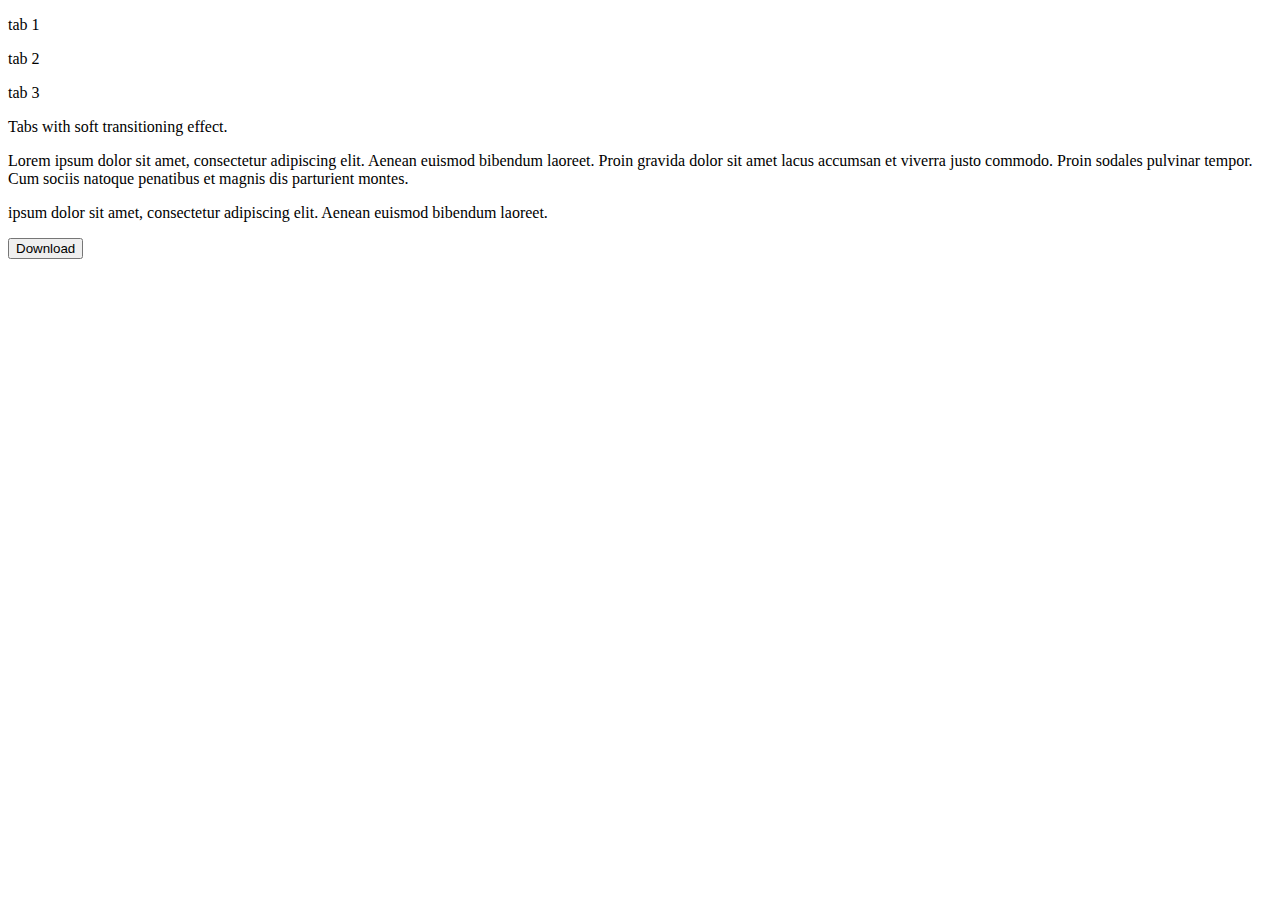
==== TMS/index.html @ ae5c64be "Add files via upload" ====
<!DOCTYPE html>
<html lang="en">
  <head>
    <meta charset="UTF-8" />
    <meta http-equiv="X-UA-Compatible" content="IE=edge" />
    <meta name="viewport" content="width=device-width, initial-scale=1.0" />
    <link rel="preconnect" href="https://fonts.gstatic.com">
    <link href="https://fonts.googleapis.com/css2?family=Raleway:wght@100;700&display=swap" rel="stylesheet"> 
    <link rel="stylesheet" href="/assets/Style/style.css" />
    <title>Document</title>
  </head>
  <body>
    <!-- <div class="wrapper">
    <div class="flex-example">
    <div class="visible-example"></div>
    <div class="visible-example2"></div>
    <div class="red"></div>s
    </div>
  </div> -->
    <div class="features">
      <div class="columnWrapper">
        <div class="column">
          <div class="contaiinertab topTab"><p class="tabText">tab 1</p></div>
          <div class="contaiinertab tabblack"><p class="tabText">tab 2</p></div>
          <div class="contaiinertab tabblack bottomTab"><p class="tabText">tab 3</p></div>
          <div class="containertext">
            <div class="imgCity"></div>
            <p class="features-boldText">Tabs with soft transitioning effect.</p>
            <p class="textcontent" >Lorem ipsum dolor sit amet, consectetur adipiscing elit. Aenean euismod bibendum laoreet. Proin gravida dolor sit amet lacus accumsan et viverra justo commodo. Proin sodales pulvinar tempor. Cum sociis natoque penatibus et magnis dis parturient montes.</p>
            <p class="textcontent">  ipsum dolor sit amet, consectetur adipiscing elit. Aenean euismod bibendum laoreet.</p>
            <button class="textcontent-button">Download</button>
          </div>   
        </div>
      </div>
    </div>
  </body>
</html>
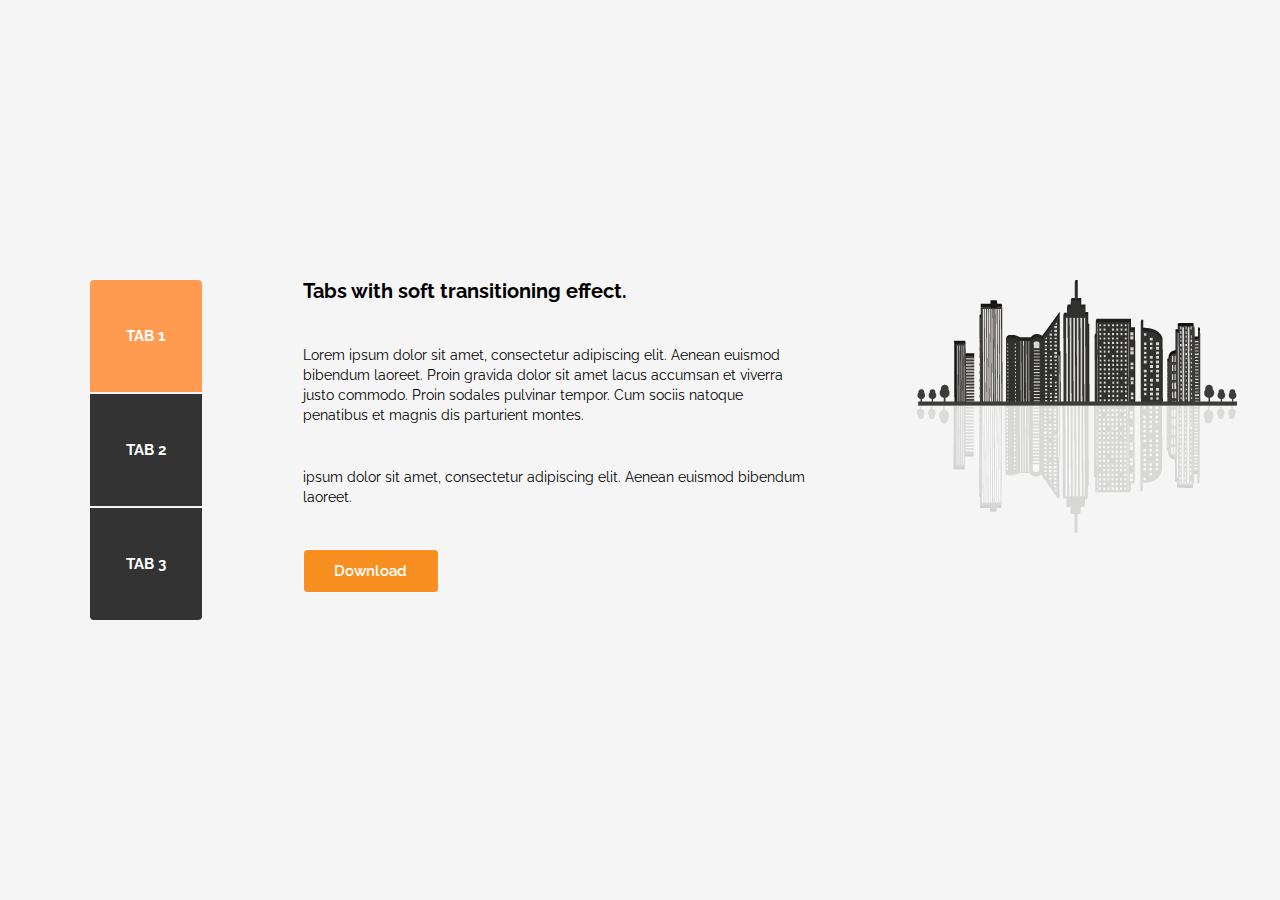
==== commit 9e20350c: "Add files via upload" ====
--- a/TMS/index.html
+++ b/TMS/index.html
@@ -6,7 +6,7 @@
     <meta name="viewport" content="width=device-width, initial-scale=1.0" />
     <link rel="preconnect" href="https://fonts.gstatic.com">
     <link href="https://fonts.googleapis.com/css2?family=Raleway:wght@100;700&display=swap" rel="stylesheet"> 
-    <link rel="stylesheet" href="/assets/Style/style.css" />
+    <link rel="stylesheet" href="assets/Style/style.css" />
     <title>Document</title>
   </head>
   <body>
--- a/TMS/assets/Style/style.css
+++ b/TMS/assets/Style/style.css
@@ -0,0 +1,149 @@
+* {
+  padding: 0;
+  margin: 0;
+  box-sizing: content-box;
+}
+/*
+.visible-example{
+    width: 150px;
+    height: 150px;
+    border: 3px solid rgb(0, 47, 255);
+}
+.visible-example2{
+    width: 150px;
+    height: 200px;
+    border: 3px solid #00ff4c;
+}
+
+.red{ 
+    width: 150px;
+    height: 100px;
+    border: 3px solid rgb(251, 255, 0);
+    visibility:hidden;
+    display: none;
+}
+
+.float-example{
+    width: 150px;
+    height: 150px;
+    border: 3px solid rgb(255, 0, 0);
+
+}
+
+.flex-example{
+    display: flex;
+    width: 60%;
+    height: 90vh;
+    justify-content: center;
+    flex-direction: column; 
+    justify-content:space-between;
+    align-items: center;
+    border: 3px red solid;
+}
+
+.wrapper{
+    display: flex;
+    justify-content: center;
+} */
+
+.features {
+  background-color: #f5f5f5;
+  width: 100%;
+  height: 100vh;
+}
+.columnWrapper {
+  display: flex;
+  align-items: center;
+  height: 100vh;
+  width: 112px;
+  margin-left: 7%;
+  /* border: black 1px solid; */
+}
+
+.contaiinertab {
+  display: flex;
+  justify-content: center;
+  align-items: center;
+  width: 112px;
+  height: 112px;
+  background-color: #ff9b51;
+  font-family: Raleway;
+  font-style: normal;
+  font-weight: bold;
+  font-size: 15px;
+  line-height: 20px;
+  text-transform: uppercase;
+  color: #ffffff;
+}
+
+.topTab {
+  border-radius: 4px 4px 0 0;
+}
+
+.bottomTab {
+  border-radius: 0 0 4px 4px;
+}
+
+.tabText {
+}
+
+.column {
+  position: relative;
+}
+
+.tabblack {
+  background-color: #333333;
+  margin-top: 2px;
+}
+
+.containertext {
+  position: absolute;
+  margin-left: 213px;
+  width: 506px;
+  top: 0;
+  /* background-color: black; */
+}
+
+.features-boldText {
+  font-family: Raleway;
+  font-style: normal;
+  font-weight: bold;
+  font-size: 20px;
+  line-height: 23px;
+}
+
+.textcontent {
+  padding-top: 42px;
+  font-family: Raleway;
+  font-style: normal;
+  font-weight: normal;
+  font-size: 14px;
+  line-height: 20px;
+}
+
+.textcontent-button {
+  margin-top: 42px;
+  width: 134px;
+  height: 42px;
+  background: #fa8f21;
+  border: 1px solid #ffffff;
+  border-radius: 4px;
+  color: #ffffff;
+  font-family: Raleway;
+  font-style: normal;
+  font-weight: 600;
+  font-size: 15px;
+  line-height: 18px;
+}
+
+.imgCity {
+  position: fixed;
+  display: flex;
+  width: 320px;
+  height: 253px;
+  justify-content: center;
+  align-items: center;
+  margin-left: 48%;
+  background-image: url(../img/city.svg);
+  background-repeat: no-repeat;
+}
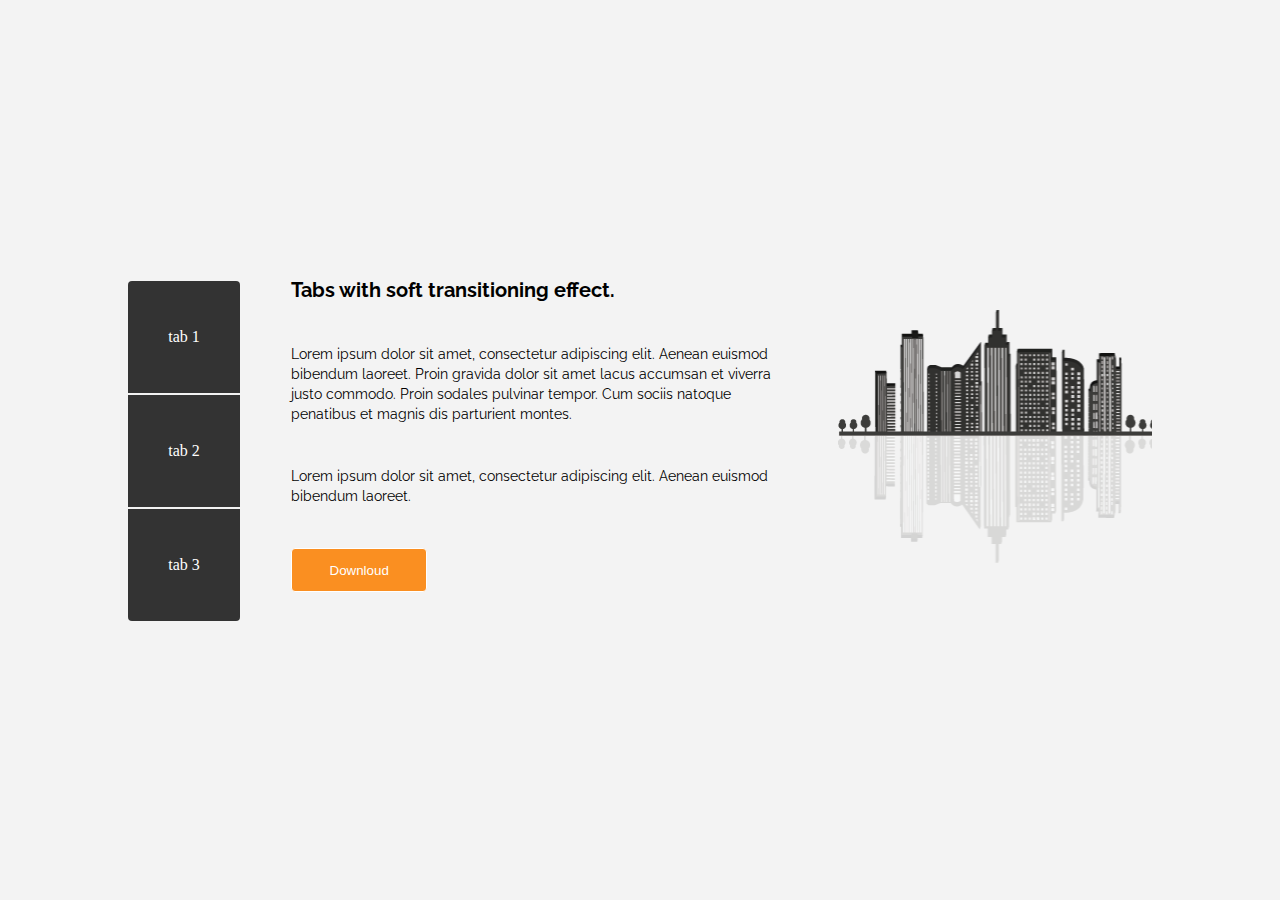
==== commit 830a669e: "Add files via upload" ====
--- a/TMS/index.html
+++ b/TMS/index.html
@@ -4,33 +4,37 @@
     <meta charset="UTF-8" />
     <meta http-equiv="X-UA-Compatible" content="IE=edge" />
     <meta name="viewport" content="width=device-width, initial-scale=1.0" />
-    <link rel="preconnect" href="https://fonts.gstatic.com">
-    <link href="https://fonts.googleapis.com/css2?family=Raleway:wght@100;700&display=swap" rel="stylesheet"> 
+    <link rel="preconnect" href="https://fonts.gstatic.com" />
+    <link
+      href="https://fonts.googleapis.com/css2?family=Raleway:wght@100;700&display=swap"
+      rel="stylesheet"
+    />
     <link rel="stylesheet" href="assets/Style/style.css" />
     <title>Document</title>
   </head>
   <body>
-    <!-- <div class="wrapper">
-    <div class="flex-example">
-    <div class="visible-example"></div>
-    <div class="visible-example2"></div>
-    <div class="red"></div>s
-    </div>
-  </div> -->
     <div class="features">
-      <div class="columnWrapper">
-        <div class="column">
-          <div class="contaiinertab topTab"><p class="tabText">tab 1</p></div>
-          <div class="contaiinertab tabblack"><p class="tabText">tab 2</p></div>
-          <div class="contaiinertab tabblack bottomTab"><p class="tabText">tab 3</p></div>
-          <div class="containertext">
-            <div class="imgCity"></div>
-            <p class="features-boldText">Tabs with soft transitioning effect.</p>
-            <p class="textcontent" >Lorem ipsum dolor sit amet, consectetur adipiscing elit. Aenean euismod bibendum laoreet. Proin gravida dolor sit amet lacus accumsan et viverra justo commodo. Proin sodales pulvinar tempor. Cum sociis natoque penatibus et magnis dis parturient montes.</p>
-            <p class="textcontent">  ipsum dolor sit amet, consectetur adipiscing elit. Aenean euismod bibendum laoreet.</p>
-            <button class="textcontent-button">Download</button>
-          </div>   
+      <div class="package-content">
+        <div class="package-tab">
+          <div class="tab-black upRadius"><p>tab 1</p></div>
+          <div class="tab-black"><p>tab 2</p></div>
+          <div class="tab-black underRadius"><p>tab 3</p></div>
         </div>
+        <div class="package-text">
+          <p class="boldText">Tabs with soft transitioning effect.</p>
+          <p class="lightText">
+            Lorem ipsum dolor sit amet, consectetur adipiscing elit. Aenean
+            euismod bibendum laoreet. Proin gravida dolor sit amet lacus
+            accumsan et viverra justo commodo. Proin sodales pulvinar tempor.
+            Cum sociis natoque penatibus et magnis dis parturient montes.
+          </p>
+          <p class="lightText">
+            Lorem ipsum dolor sit amet, consectetur adipiscing elit. Aenean
+            euismod bibendum laoreet.
+          </p>
+          <button class="butt-downloud">Downloud</button>
+        </div>
+        <div class="img-city"></div>
       </div>
     </div>
   </body>
--- a/TMS/assets/Style/style.css
+++ b/TMS/assets/Style/style.css
@@ -3,108 +3,74 @@
   margin: 0;
   box-sizing: content-box;
 }
-/*
-.visible-example{
-    width: 150px;
-    height: 150px;
-    border: 3px solid rgb(0, 47, 255);
-}
-.visible-example2{
-    width: 150px;
-    height: 200px;
-    border: 3px solid #00ff4c;
+
+.features {
+  display: flex;
+  position: relative;
+  justify-content: center;
+  align-items: center;
+  width: 100%;
+  height: 100vh;
+  background-color: #f3f3f3;
 }
 
-.red{ 
-    width: 150px;
-    height: 100px;
-    border: 3px solid rgb(251, 255, 0);
-    visibility:hidden;
-    display: none;
+.package-content {
+  position: absolute;
+  display: flex;
+  justify-content: center;
+  width: 80%;
+  padding: 2%;
+  /* border: 2px solid black; */
 }
 
-.float-example{
-    width: 150px;
-    height: 150px;
-    border: 3px solid rgb(255, 0, 0);
-
+.package-tab {
+  margin-right: 5%;
+  color: #ffffff;
+  text-align: center;
 }
 
-.flex-example{
-    display: flex;
-    width: 60%;
-    height: 90vh;
-    justify-content: center;
-    flex-direction: column; 
-    justify-content:space-between;
-    align-items: center;
-    border: 3px red solid;
-}
-
-.wrapper{
-    display: flex;
-    justify-content: center;
-} */
-
-.features {
-  background-color: #f5f5f5;
-  width: 100%;
-  height: 100vh;
-}
-.columnWrapper {
-  display: flex;
-  align-items: center;
-  height: 100vh;
-  width: 112px;
-  margin-left: 7%;
-  /* border: black 1px solid; */
-}
-
-.contaiinertab {
+.tab-black {
   display: flex;
   justify-content: center;
   align-items: center;
   width: 112px;
   height: 112px;
   background-color: #ff9b51;
-  font-family: Raleway;
-  font-style: normal;
-  font-weight: bold;
-  font-size: 15px;
-  line-height: 20px;
-  text-transform: uppercase;
-  color: #ffffff;
 }
 
-.topTab {
-  border-radius: 4px 4px 0 0;
+.upRadius{
+  border-radius: 4px 4px 0 0 ;
 }
 
-.bottomTab {
-  border-radius: 0 0 4px 4px;
+.tab-black:hover{
+  background-color: #fa8f21;
+  transition: 1s;
 }
 
-.tabText {
-}
-
-.column {
-  position: relative;
-}
-
-.tabblack {
+.tab-black {
+  display: flex;
+  justify-content: center;
+  align-items: center;
+  width: 112px;
+  height: 112px;
   background-color: #333333;
   margin-top: 2px;
 }
 
-.containertext {
-  position: absolute;
-  margin-left: 213px;
-  width: 506px;
-  top: 0;
-  /* background-color: black; */
+.underRadius{
+  border-radius: 0 0 4px 4px;
 }
 
-.features-boldText {
+.package-text {
+  width: 506px;
+  font-family: Raleway;
+  font-style: normal;
+  font-weight: normal;
+  font-size: 14px;
+  line-height: 20px;
+}
+
+.boldText {
   font-family: Raleway;
   font-style: normal;
   font-weight: bold;
@@ -112,38 +78,36 @@
   line-height: 23px;
 }
 
-.textcontent {
-  padding-top: 42px;
-  font-family: Raleway;
-  font-style: normal;
-  font-weight: normal;
-  font-size: 14px;
-  line-height: 20px;
+.lightText {
+  margin-top: 42px;
 }
 
-.textcontent-button {
-  margin-top: 42px;
+.img-city {
+  width: 320px;
+
+  height: 253px;
+  margin-left: 5%;
+  margin-top: 3%;
+  background-image: url(../img/city.svg);
+}
+
+.butt-downloud {
+  position: relative;
   width: 134px;
   height: 42px;
+  margin-top: 42px;
   background: #fa8f21;
   border: 1px solid #ffffff;
   border-radius: 4px;
   color: #ffffff;
-  font-family: Raleway;
-  font-style: normal;
-  font-weight: 600;
-  font-size: 15px;
-  line-height: 18px;
+  outline: none;
 }
 
-.imgCity {
-  position: fixed;
-  display: flex;
-  width: 320px;
-  height: 253px;
-  justify-content: center;
-  align-items: center;
-  margin-left: 48%;
-  background-image: url(../img/city.svg);
-  background-repeat: no-repeat;
+.butt-downloud:hover {
+  background-color: #333333;
+  cursor: pointer;
 }
+
+.butt-downloud:active {
+  background-color: #535353;
+}
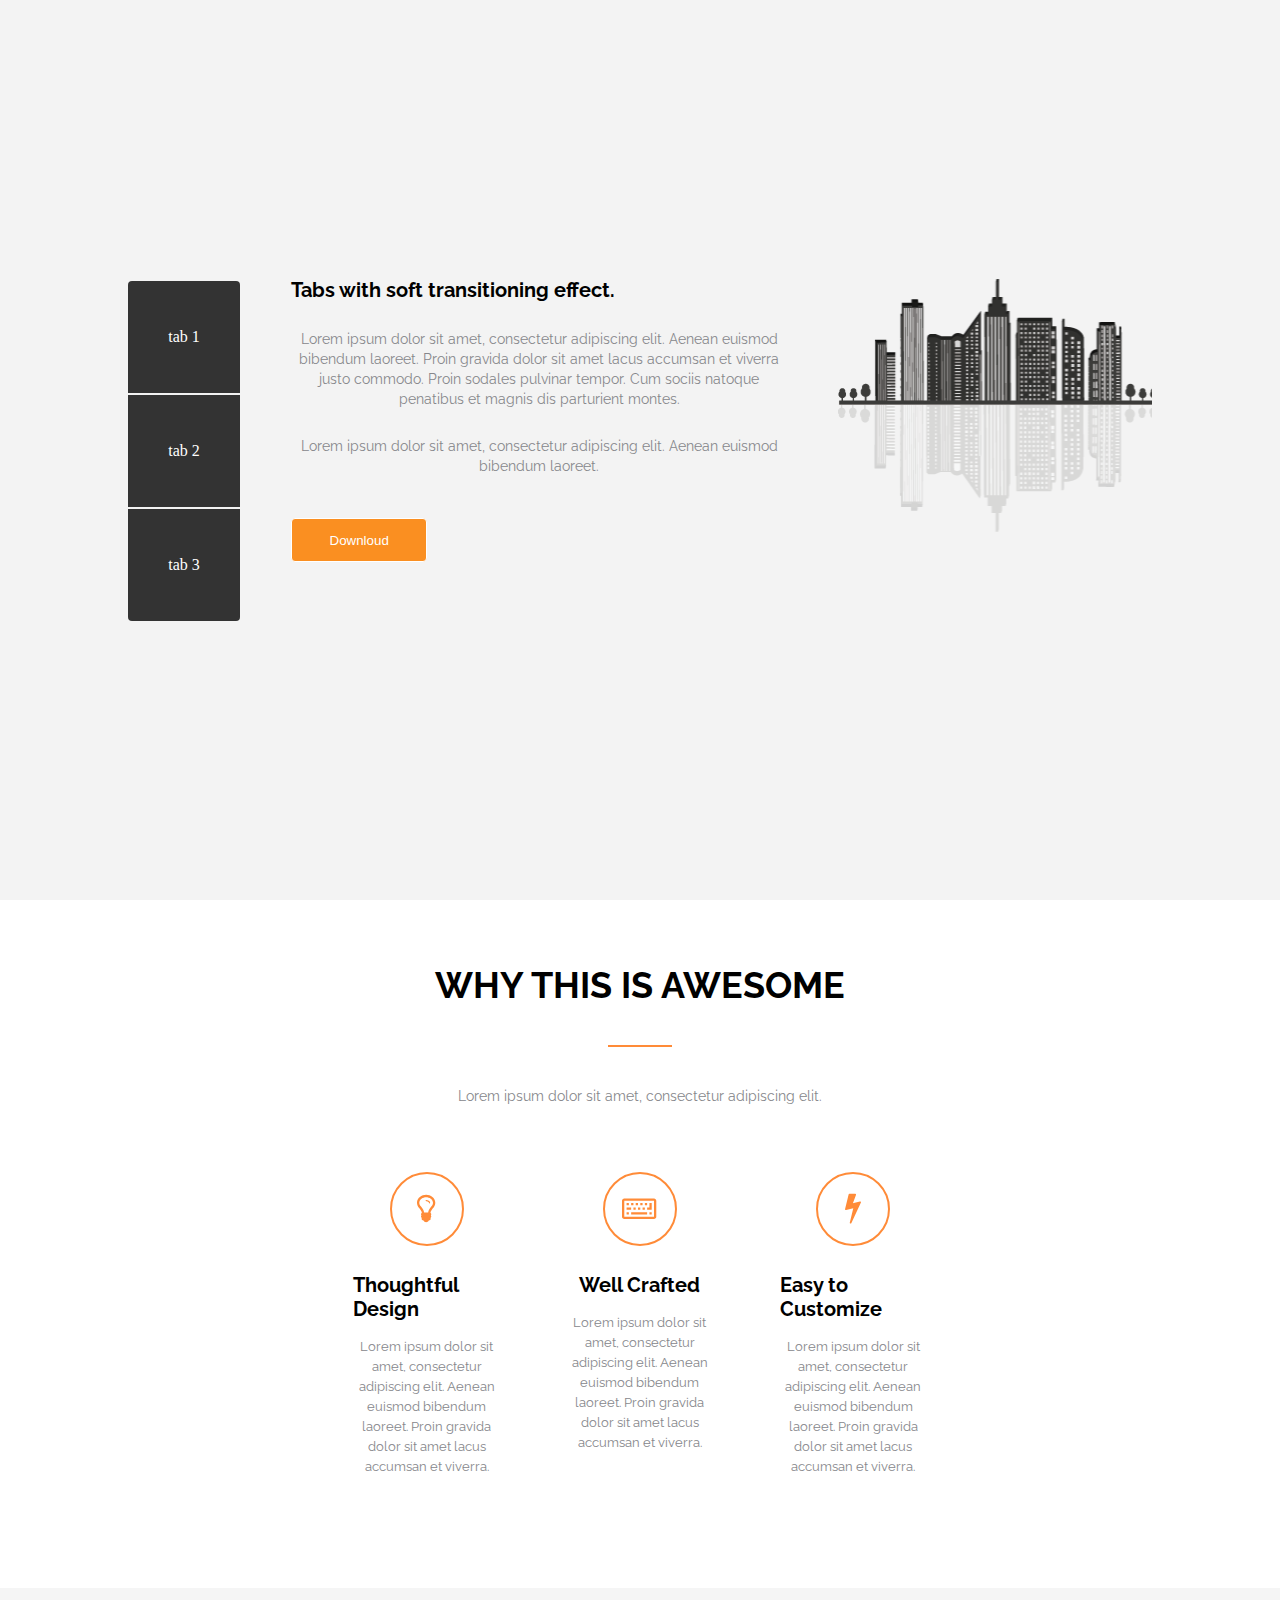
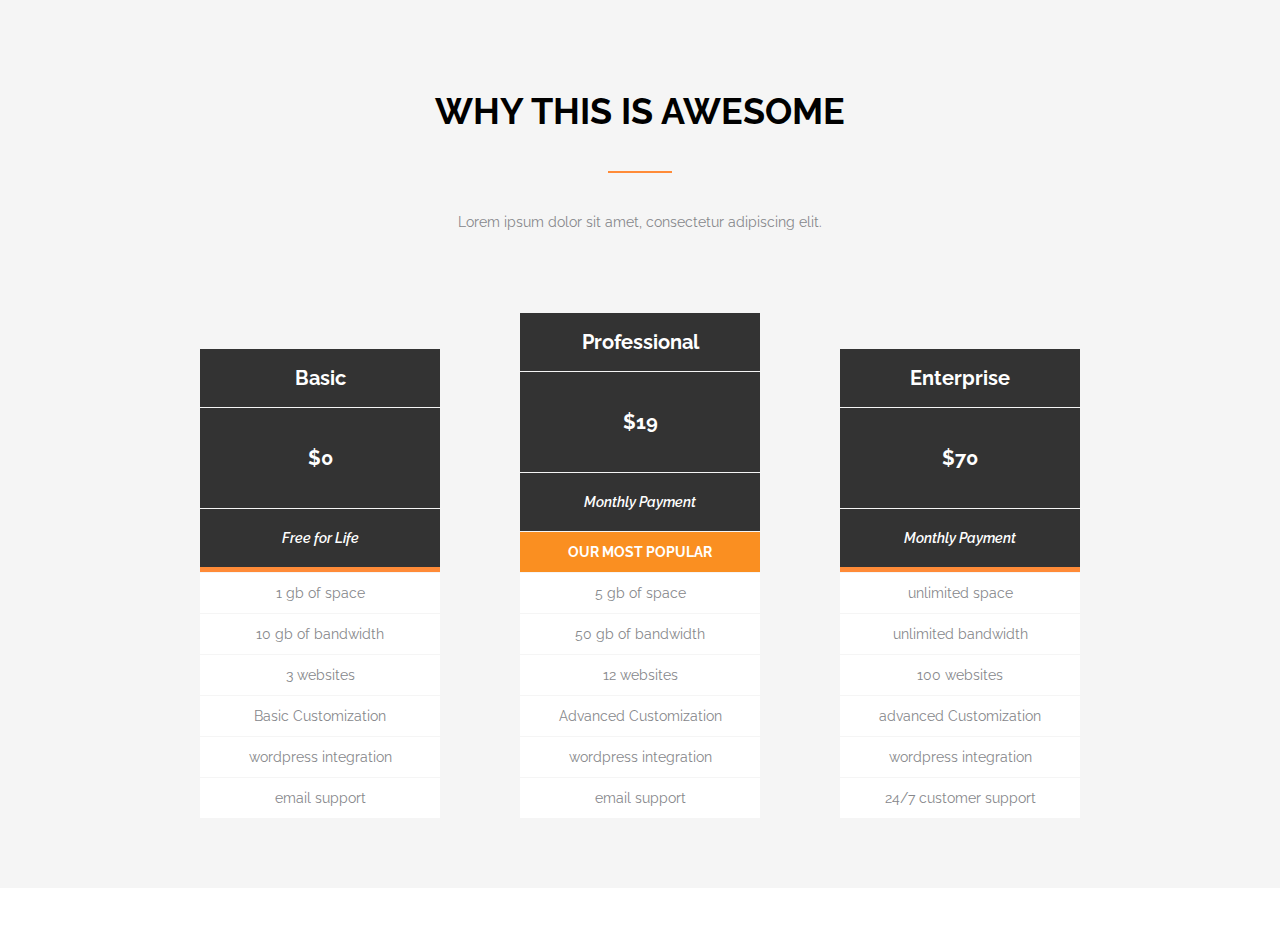
==== commit 98aceca1: "Add files via upload" ====
--- a/TMS/index.html
+++ b/TMS/index.html
@@ -4,11 +4,6 @@
     <meta charset="UTF-8" />
     <meta http-equiv="X-UA-Compatible" content="IE=edge" />
     <meta name="viewport" content="width=device-width, initial-scale=1.0" />
-    <link rel="preconnect" href="https://fonts.gstatic.com" />
-    <link
-      href="https://fonts.googleapis.com/css2?family=Raleway:wght@100;700&display=swap"
-      rel="stylesheet"
-    />
     <link rel="stylesheet" href="assets/Style/style.css" />
     <title>Document</title>
   </head>
@@ -37,5 +32,114 @@
         <div class="img-city"></div>
       </div>
     </div>
+
+    <div class="ourProcess">
+      <div class="mainText center">
+        <h4>WHY THIS IS AWESOME</h4>
+        <div class="line"></div>
+        <p class="description">
+          Lorem ipsum dolor sit amet, consectetur adipiscing elit.
+        </p>
+      </div>
+      <div class="group5">
+        <div class="block">
+          <dir class="icon light"></dir>
+          <p class="group5-boldText">Thoughtful Design</p>
+          <p class="description-block">
+            Lorem ipsum dolor sit amet, consectetur adipiscing elit. Aenean
+            euismod bibendum laoreet. Proin gravida dolor sit amet lacus
+            accumsan et viverra.
+          </p>
+        </div>
+        <div class="block">
+          <div class="icon keybord"></div>
+          <p class="group5-boldText">Well Crafted</p>
+          <p class="description-block">
+            Lorem ipsum dolor sit amet, consectetur adipiscing elit. Aenean
+            euismod bibendum laoreet. Proin gravida dolor sit amet lacus
+            accumsan et viverra.
+          </p>
+        </div>
+        <div class="block">
+          <div class="icon flash"></div>
+          <p class="group5-boldText">Easy to Customize</p>
+          <p class="description-block">
+            Lorem ipsum dolor sit amet, consectetur adipiscing elit. Aenean
+            euismod bibendum laoreet. Proin gravida dolor sit amet lacus
+            accumsan et viverra.
+          </p>
+        </div>
+      </div>
+    </div>
+
+    <div class="pricingOptions">
+      <div class="mainText center wtia">
+        <h4>WHY THIS IS AWESOME</h4>
+        <div class="line"></div>
+        <p class="description">
+          Lorem ipsum dolor sit amet, consectetur adipiscing elit.
+        </p>
+      </div>
+    <div class="list">
+      <ul class="price">
+        <li class="greyPanel">Basic</li>
+        <li class="greyPanel">$0</li>
+        <li class="greyPanel underLine ">Free for Life</li>
+        <li class="pricing_feature_u13 greyPanel">1 gb of space</li>
+        <li class="pricing_feature_u13 greyPanel">10 gb of bandwidth</li>
+        <li class="pricing_feature_u13 greyPanel">3 websites</li>
+        <li class="pricing_feature_u13 greyPanel">Basic Customization</li>
+        <li class="pricing_feature_u13 greyPanel">wordpress integration</li>
+        <li class="pricing_feature_u13 greyPanel">email support</li>
+      </ul>
+      <ul class="price">
+        <li class="greyPanel">Professional</li>
+        <li class="greyPanel">$19</li>
+        <li class="greyPanel">Monthly Payment</li>
+        <div class="greyPanel orange">OUR MOST POPULAR</div>
+        <li class="pricing_feature_u13 greyPanel">5 gb of space</li>
+        <li class="pricing_feature_u13 greyPanel">50 gb of bandwidth</li>
+        <li class="pricing_feature_u13 greyPanel">12 websites</li>
+        <li class="pricing_feature_u13 greyPanel">Advanced Customization</li>
+        <li class="pricing_feature_u13 greyPanel">wordpress integration</li>
+        <li class="pricing_feature_u13 greyPanel">email support</li>
+      </ul>
+      <ul class="price">
+        <li class="greyPanel">Enterprise</li>
+        <li class="greyPanel">$70</li>
+        <li class="greyPanel underLine">Monthly Payment</li>
+        <li class="pricing_feature_u13 greyPanel">unlimited space</li>
+        <li class="pricing_feature_u13 greyPanel">unlimited bandwidth</li>
+        <li class="pricing_feature_u13 greyPanel">100 websites</li>
+        <li class="pricing_feature_u13 greyPanel">advanced Customization</li>
+        <li class="pricing_feature_u13 greyPanel">wordpress integration</li>
+        <li class="pricing_feature_u13 greyPanel">24/7 customer support</li>
+      </ul>
+    </li>
+    </div>
+  </div>
+  <!-- <div class="TestimonialPanel">
+    <div class="mainText center">
+      <h4>WHAT OUR CUSTOMERS ARE SAYING</h4>
+      <div class="line"></div>
+      <p class="description">
+        Lorem ipsum dolor sit amet, consectetur adipiscing elit.
+      </p>
+    </div>
+    <div class="wrapperu229">
+      <div class="testimonial">
+        <p class="description u229">Lorem ipsum dolor sit amet, consectetur adipisicing elit. Doloribus accusamus expedita repellat similique odio aspernatur ex, architecto eaque quo suscipit.</p>
+        <div class="avatar"></div>
+      </div>
+      <div class="testimonial">
+        <p class="description u229">Lorem ipsum dolor sit amet, consectetur adipisicing elit. Doloribus accusamus expedita repellat similique odio aspernatur ex, architecto eaque quo suscipit.</p>
+        <div class="avatar"></div>
+      </div>
+      <div class="testimonial">
+        <p class="description u229">Lorem ipsum dolor sit amet, consectetur adipisicing elit. Doloribus accusamus expedita repellat similique odio aspernatur ex, architecto eaque quo suscipit.</p>
+        <div class="avatar"></div>
+      </div>
+    </div>
+  </div> -->
   </body>
 </html>
--- a/TMS/assets/Style/style.css
+++ b/TMS/assets/Style/style.css
@@ -1,3 +1,4 @@
+@import url("https://fonts.googleapis.com/css2?family=Raleway:ital,wght@0,400;0,700;1,400&display=swap");
 * {
   padding: 0;
   margin: 0;
@@ -38,11 +39,11 @@
   background-color: #ff9b51;
 }
 
-.upRadius{
-  border-radius: 4px 4px 0 0 ;
-}
-
-.tab-black:hover{
+.upRadius {
+  border-radius: 4px 4px 0 0;
+}
+
+.tab-black:hover {
   background-color: #fa8f21;
   transition: 1s;
 }
@@ -57,7 +58,7 @@
   margin-top: 2px;
 }
 
-.underRadius{
+.underRadius {
   border-radius: 0 0 4px 4px;
 }
 
@@ -83,11 +84,12 @@
 }
 
 .img-city {
+  display: flex;
   width: 320px;
-
   height: 253px;
   margin-left: 5%;
-  margin-top: 3%;
+  /* margin-top: 3%; */
+  align-items: center;
   background-image: url(../img/city.svg);
 }
 
@@ -111,3 +113,222 @@
 .butt-downloud:active {
   background-color: #535353;
 }
+
+.center {
+  display: flex;
+  flex-direction: column;
+  align-items: center;
+}
+
+.mainText {
+  font-family: Raleway;
+  font-style: normal;
+  font-weight: normal;
+  font-size: 36px;
+  line-height: 43px;
+  margin-top: 5%;
+}
+
+.line {
+  /* position: relative; */
+  width: 64px;
+  height: 2px;
+  background-color: #ff8b38;
+  margin-top: 3%;
+}
+
+.description {
+  color: #86878b;
+  font-family: Raleway;
+  font-style: normal;
+  font-size: 14px;
+  line-height: 20px;
+  margin-top: 3%;
+}
+
+/* .ourProcess{
+  width: 100%;
+  height: 100vh;
+} */
+
+.group5 {
+  display: flex;
+  margin: 0 auto;
+  /* background-color: #333333; */
+  justify-content: space-between;
+  margin-top: 66px;
+  margin-bottom: 111px;
+  /* margin: 0 33px; */
+  width: 50%;
+  /* background-color: #535353; */
+}
+
+.group5-boldText {
+  font-family: Raleway;
+  font-style: normal;
+  font-weight: bold;
+  font-size: 1.25rem;
+  line-height: 24px;
+  margin-top: 27px;
+}
+
+.icon {
+  border: 2px solid #ff8b38;
+  width: 70px;
+  height: 70px;
+  border-radius: 100%;
+}
+
+.description-block {
+  font-family: Raleway;
+  font-style: normal;
+  font-weight: normal;
+  font-size: 0.8rem;
+  line-height: 20px;
+  text-align: center;
+  margin-top: 16px;
+  color: #86878b;
+}
+
+.block {
+  display: flex;
+  width: 100%;
+  padding: 0 33px;
+  /* max-width: 349px; */
+  flex-direction: column;
+  align-items: center;
+}
+
+.lightText {
+  position: relative;
+  margin-top: 27px;
+  font-family: Raleway;
+  font-weight: normal;
+  font-size: 14px;
+  line-height: 20px;
+  color: #86878b;
+  text-align: center;
+  align-items: center;
+}
+.light {
+  background-position: center;
+  background-repeat: no-repeat;
+  background-image: url(../img/light.svg);
+}
+.keybord {
+  background-position: center;
+  background-repeat: no-repeat;
+  background-image: url(../img/keybord.svg);
+}
+
+.flash {
+  background-position: center;
+  background-image: url(../img/flash.svg);
+  background-repeat: no-repeat;
+}
+
+.pricingOptions {
+  width: 100%;
+  height: 100vh;
+  background-size: cover;
+  background-color: #f5f5f5;
+  /* margin: 0 auto; */
+}
+
+.list {
+  display: flex;
+  justify-content: center;
+  width: 100%;
+  margin-top: 81px;
+  margin-bottom: 119px;
+  /* background-color: red; */
+}
+
+.price {
+  width: 25%;
+
+
+  margin-bottom: 119px;
+  list-style-type: none;
+}
+
+.price:nth-child(odd) {
+  margin-top: 36px;
+}
+
+.greyPanel {
+  padding: 17px 0;
+  text-align: center;
+  margin: 0 40px 1px;
+  font-family: Raleway;
+  font-style: normal;
+  font-weight: bold;
+  font-size: 20px;
+  line-height: 24px;
+  color: #ffffff;
+  background-color: #333333;
+}
+
+.greyPanel:nth-child(2) {
+  padding: 38px 0;
+}
+
+.greyPanel:nth-child(3) {
+  font-family: Raleway;
+  font-style: italic;
+  font-weight: 600;
+  font-size: 14px;
+  line-height: 24px;
+}
+
+.wtia {
+  padding-top: 102px;
+}
+
+.underLine {
+  border-bottom: 5px solid #ff8b38;
+}
+
+.orange {
+  padding: 8px 0;
+  font-family: Raleway;
+  font-style: normal;
+  font-weight: bold;
+  font-size: 14px;
+  line-height: 24px;
+  background-color: #fa8f21;
+}
+
+.pricing_feature_u13 {
+  padding: 8px 0;
+  font-family: Raleway;
+  font-style: normal;
+  font-weight: normal;
+  font-size: 14px;
+  line-height: 24px;
+  text-align: center;
+  background-color: #ffffff;
+  color: #86878b;
+}
+
+
+
+.wrapperu229{
+  display: flex;
+  justify-content: center;
+  align-items: center;
+}
+
+.u229{
+  position: relative;
+  width: calc(100%/3);
+  padding: 25px 12px 18px 12px;
+  background-color: #F5F5F5;
+}
+
+.avatar{
+  width: 70px;
+  height: 70px;
+  background-image: url(../img/avatar.png);
+  margin-top: 28px;
+}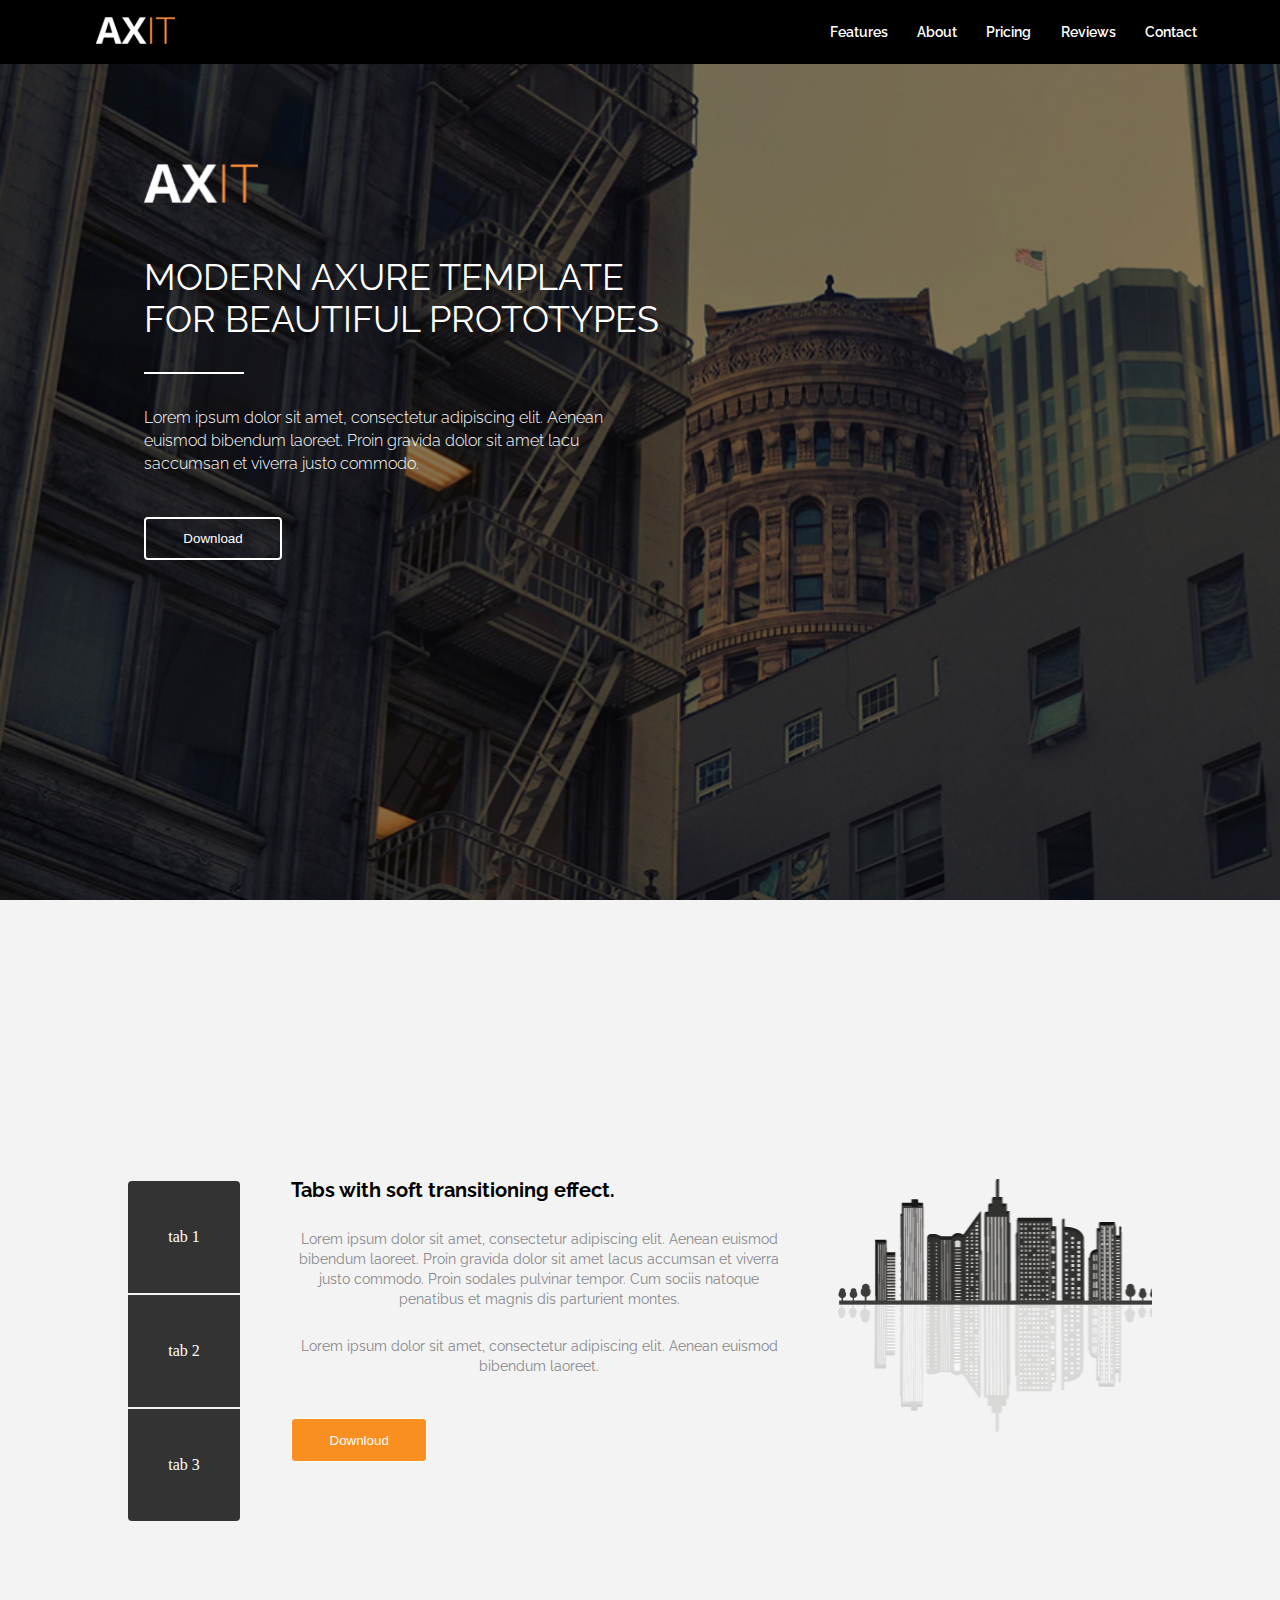
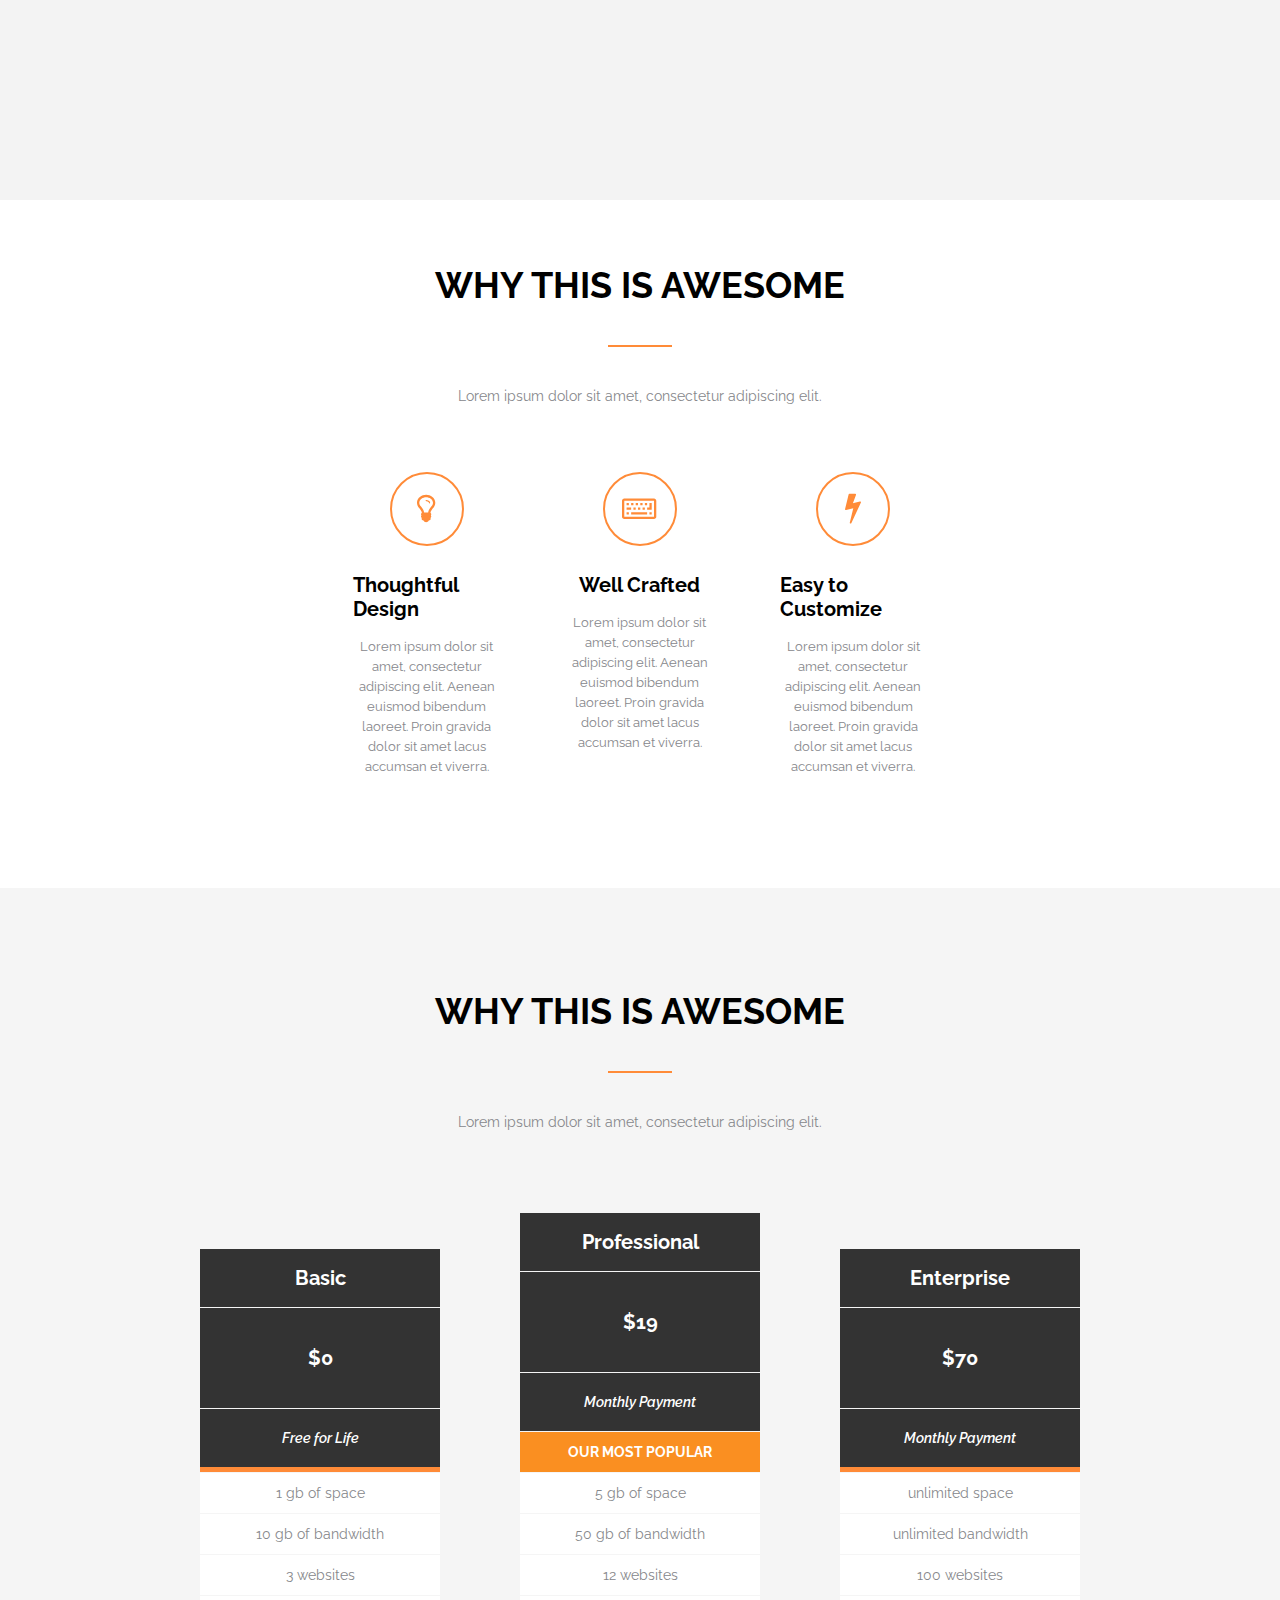
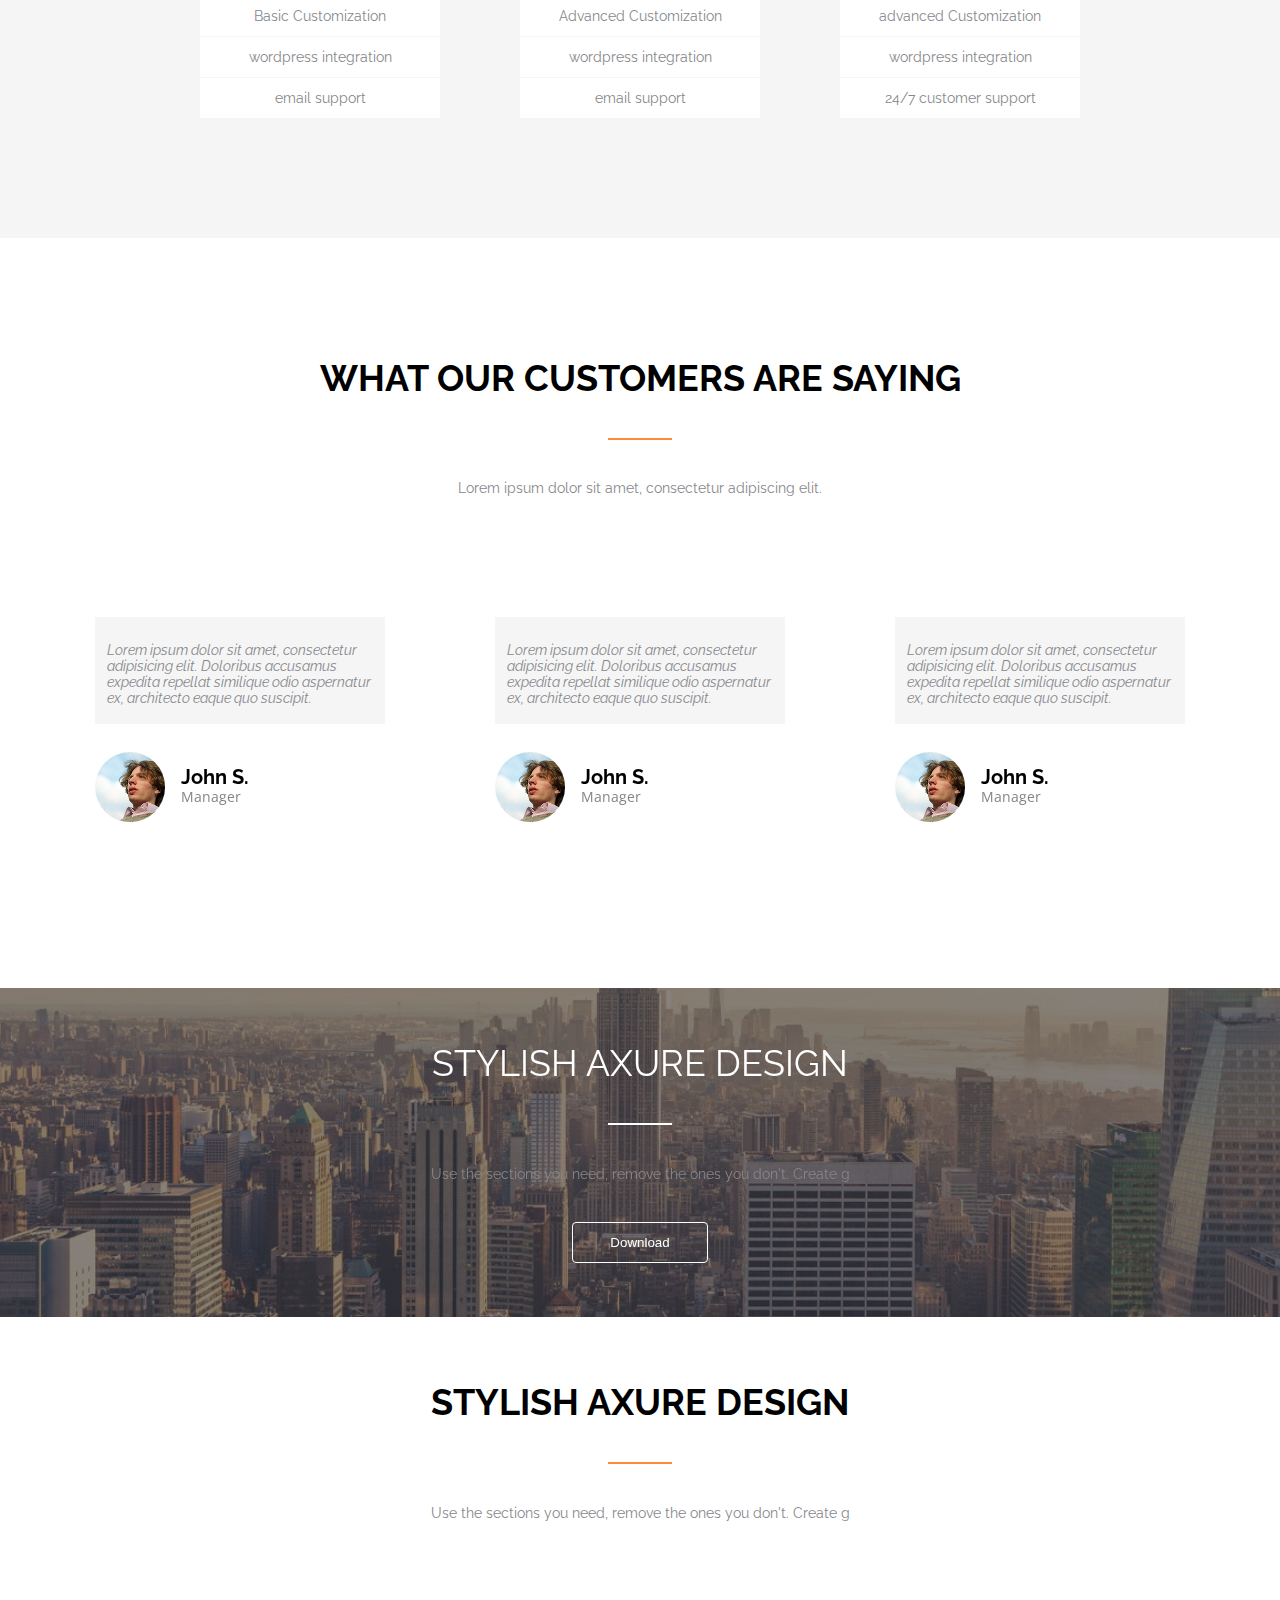
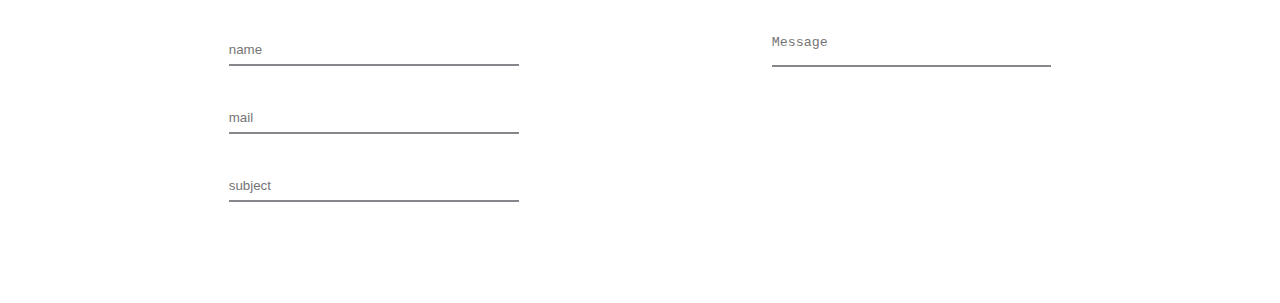
==== commit c4fc8102: "Add files via upload" ====
--- a/TMS/index.html
+++ b/TMS/index.html
@@ -8,6 +8,28 @@
     <title>Document</title>
   </head>
   <body>
+    <main class="menu">
+      <div class="menu__div__bg-menu">
+          <div class="menu__div__logo"></div>
+            <nav class="menu__div__navigate">
+                <a href="#" class="menu__link menu__link__features">Features</a>
+                <a href="#" class="menu__link menu__link__about">About</a>
+                <a href="#" class="menu__link menu__link__pricing">Pricing</a>
+                <a href="#" class="menu__link menu__link__reviews">Reviews</a>
+                <a href="#" class="menu__link menu__link__contact">Contact</a>
+            </nav>
+          
+      </div>
+      <div class="menu__footer">
+         <div class="menu__footer__main-logo"></div>
+         <h1 class="menu__footer__text1">MODERN AXURE TEMPLATE<br> FOR BEAUTIFUL PROTOTYPES</h1>
+        <div class="menu__footer__line linewhite"></div>
+        <p class="menu__footer__text2">Lorem ipsum dolor sit amet, consectetur adipiscing elit. Aenean<br>euismod bibendum laoreet. Proin gravida dolor sit amet lacu<br>saccumsan et viverra justo commodo.</p>  
+        <button class="menu__footer__button">Download</button>
+      </div>
+    </main>
+
+
     <div class="features">
       <div class="package-content">
         <div class="package-tab">
@@ -118,7 +140,8 @@
     </li>
     </div>
   </div>
-  <!-- <div class="TestimonialPanel">
+
+  <div class="TestimonialPanel">
     <div class="mainText center">
       <h4>WHAT OUR CUSTOMERS ARE SAYING</h4>
       <div class="line"></div>
@@ -129,17 +152,76 @@
     <div class="wrapperu229">
       <div class="testimonial">
         <p class="description u229">Lorem ipsum dolor sit amet, consectetur adipisicing elit. Doloribus accusamus expedita repellat similique odio aspernatur ex, architecto eaque quo suscipit.</p>
+        <div class="blockAvatar">
         <div class="avatar"></div>
+        <!-- <div class="positionAvatar">
+        <p class="nameAvatar">John S.</p>
+        <p class="descriptionAvatar">Manager</p>
+        </div> -->
+        <ul class="positionAvatar">
+          <li class="nameAvatar">John S.</li>
+          <li class="descriptionAvatar">Manager</li>
+        </ul>
+      </div>
       </div>
       <div class="testimonial">
         <p class="description u229">Lorem ipsum dolor sit amet, consectetur adipisicing elit. Doloribus accusamus expedita repellat similique odio aspernatur ex, architecto eaque quo suscipit.</p>
+        <div class="blockAvatar">
         <div class="avatar"></div>
+        <!-- <div class="positionAvatar">
+        <p class="nameAvatar">John S.</p>
+        <p class="descriptionAvatar">Manager</p>
+        </div> -->
+        <ul class="positionAvatar">
+          <li class="nameAvatar">John S.</li>
+          <li class="descriptionAvatar">Manager</li>
+        </ul>
+      </div>
       </div>
       <div class="testimonial">
         <p class="description u229">Lorem ipsum dolor sit amet, consectetur adipisicing elit. Doloribus accusamus expedita repellat similique odio aspernatur ex, architecto eaque quo suscipit.</p>
+        <div class="blockAvatar">
         <div class="avatar"></div>
-      </div>
-    </div>
-  </div> -->
+        <!-- <div class="positionAvatar">
+        <p class="nameAvatar">John S.</p>
+        <p class="descriptionAvatar">Manager</p>
+      </div> -->
+      <ul class="positionAvatar">
+        <li class="nameAvatar">John S.</li>
+        <li class="descriptionAvatar">Manager</li>
+      </ul>
+      </div>
+        </div>
+    </div>
+  </div>
+  <div class="customSection">
+    <div class="bg-fill">
+    <div class="mainText center">
+      <h4 class="customSection-extension">STYLISH AXURE DESIGN</h4>
+      <div class="line linewhite"></div>
+      <p class="description">
+        Use the sections you need, remove the ones you don't.  Create g
+      </p>
+    </div>
+    <button class="downloudbutton">Download</button>
+  </div>
+</div>
+<div class="contactUs">
+  <div class="mainText center">
+    <h4>STYLISH AXURE DESIGN</h4>
+    <div class="line"></div>
+    <p class="description">
+      Use the sections you need, remove the ones you don't.  Create g
+    </p>
+  </div>
+  <div class="positionForm">
+<form class="registrationForm">
+    <input placeholder="name" class="name">
+    <input placeholder="mail" class="mail">
+    <input placeholder="subject" class="subject">
+  </form>
+  <textarea placeholder="Message"></textarea>
+</div>
+</div>
   </body>
 </html>
--- a/TMS/assets/Style/style.css
+++ b/TMS/assets/Style/style.css
@@ -1,10 +1,103 @@
 @import url("https://fonts.googleapis.com/css2?family=Raleway:ital,wght@0,400;0,700;1,400&display=swap");
+@import url("https://fonts.googleapis.com/css2?family=Open+Sans&display=swap");
 * {
   padding: 0;
   margin: 0;
   box-sizing: content-box;
 }
 
+.menu {
+  width: 100%;
+  height: 100vh;
+  background-size: cover;
+  background-image: url(../img/main-bg.jpg);
+  background-repeat: no-repeat;
+}
+
+.menu__div__bg-menu {
+  position: sticky;
+  display: flex;
+  justify-content: flex-start;
+  align-items: center;
+  top: 0;
+  width: 100%;
+  height: 100vh;
+  max-height: 64px;
+  background-color: black;
+}
+
+.menu__div__logo {
+  position: relative;
+  width: 79px;
+  height: 30px;
+  margin-left: 7.5%;
+  background-repeat: no-repeat;
+  background-image: url(../img/Logo.svg);
+}
+
+.menu__div__navigate {
+  position: relative;
+  display: flex;
+  justify-content: space-around;
+  margin-left: 50%;
+  width: 31%;
+  text-decoration: none;
+}
+
+.menu__link {
+  font-family: Raleway;
+  font-style: normal;
+  font-weight: 600;
+  font-size: 14px;
+  line-height: 27px;
+  color: #ffffff;
+  text-decoration: none;
+  flex-wrap: wrap;
+}
+
+.menu__footer {
+  height: 36%;
+  width: auto;
+  /* sbackground-color: #fa8f21; */
+  margin-top: 100px;
+  margin-left: 144px;
+}
+
+.menu__footer__main-logo {
+  background-image: url(../img/Logo.svg);
+  background-size: contain;
+  background-repeat: no-repeat;
+  width: 10%;
+  height: 60px;
+}
+
+.menu__footer__line {
+  width: 100px;
+  height: 2px;
+  margin-top: 32px;
+}
+
+.menu__footer__text2 {
+  margin-top: 32px;
+
+  font-family: Raleway;
+  font-style: normal;
+  font-weight: 300;
+  font-size: 16px;
+  line-height: 23px;
+  color: #ffffff;
+}
+
+.menu__footer__text1 {
+  margin-top: 32px;
+  color: #ffffff;
+  font-family: Raleway;
+  font-style: normal;
+  font-weight: normal;
+  font-size: 36px;
+  line-height: 42px;
+}
+
 .features {
   display: flex;
   position: relative;
@@ -13,6 +106,17 @@
   width: 100%;
   height: 100vh;
   background-color: #f3f3f3;
+}
+
+.menu__footer__button {
+  background-color: transparent;
+  width: 134px;
+  padding: 12px 0;
+  border: 2px solid #ffffff;
+  border-radius: 4px;
+  color: #ffffff;
+  margin-top: 42px;
+  cursor: pointer;
 }
 
 .package-content {
@@ -229,7 +333,7 @@
 
 .pricingOptions {
   width: 100%;
-  height: 100vh;
+  /* height: 100vh;  */
   background-size: cover;
   background-color: #f5f5f5;
   /* margin: 0 auto; */
@@ -246,7 +350,6 @@
 
 .price {
   width: 25%;
-
 
   margin-bottom: 119px;
   list-style-type: none;
@@ -311,24 +414,148 @@
   color: #86878b;
 }
 
-
-
-.wrapperu229{
+.wrapperu229 {
   display: flex;
   justify-content: center;
   align-items: center;
 }
 
-.u229{
-  position: relative;
-  width: calc(100%/3);
+.testimonial {
+  width: calc(100% / 3);
+  max-width: 290px;
+  margin: 110px 55px 0 55px;
+}
+
+.u229 {
+  display: inline-block;
   padding: 25px 12px 18px 12px;
-  background-color: #F5F5F5;
-}
-
-.avatar{
+  background-color: #f5f5f5;
+  font-family: Raleway;
+  font-style: italic;
+  font-weight: normal;
+  font-size: 14px;
+  line-height: 16px;
+}
+
+.avatar {
   width: 70px;
   height: 70px;
   background-image: url(../img/avatar.png);
   margin-top: 28px;
-}+}
+
+.blockAvatar {
+  display: flex;
+  margin-bottom: 102px;
+}
+
+.positionAvatar {
+  position: relative;
+  float: left;
+  margin-top: 42px;
+  margin-left: 16px;
+  list-style-type: none;
+}
+
+.nameAvatar {
+  font-family: Raleway;
+  font-style: normal;
+  font-weight: bold;
+  font-size: 20px;
+  line-height: 23px;
+}
+
+.descriptionAvatar {
+  font-family: Open Sans;
+  font-style: normal;
+  font-weight: normal;
+  font-size: 14px;
+  line-height: 16px;
+  color: #86878b;
+}
+
+.customSection {
+  background-image: url(../img/CustomSection-bg.jpg);
+  background-size: cover;
+  background-position: center;
+  background-repeat: no-repeat;
+}
+
+.bg-fill {
+  position: relative;
+  background: rgb(51, 51, 51);
+  background: linear-gradient(
+    90deg,
+    rgba(51, 51, 51, 0.58) 0%,
+    rgba(52, 52, 52, 0.58) 50%
+  );
+  height: 100%;
+  background-size: cover;
+}
+
+.customSection-extension {
+  font-family: Raleway;
+  font-style: normal;
+  font-weight: normal;
+  font-size: 36px;
+  line-height: 43px;
+  color: #ffffff;
+  margin-top: 54px;
+}
+
+.linewhite {
+  background-color: #ffffff;
+}
+
+.downloudbutton {
+  position: relative;
+  left: 50%;
+  transform: translate(-50%, 0);
+  width: 13.2%;
+  max-width: 134px;
+  padding: 12px 0;
+  background-color: transparent;
+  border: 1px solid #ffffff;
+  border-radius: 4px;
+  color: #ffffff;
+  margin: 38px 0 54px 0;
+}
+
+.positionForm {
+  display: flex;
+  justify-content: space-around;
+  /* width: 55%; */
+  margin-left: 8%;
+  margin-right: 8%;
+  margin-top: 112px;
+  margin-bottom: 64px;
+}
+
+.registrationForm {
+  display: flex;
+  text-align: left;
+  flex-direction: column;
+  width: 27%;
+  background-color: transparent;
+}
+
+.name,
+.mail,
+.subject {
+  padding: 7px 0;
+
+  margin-bottom: 37px;
+  border: transparent;
+  outline: none;
+  outline-offset: 0;
+  border-bottom: 2px #86878b solid;
+}
+
+textarea {
+  width: 26%;
+  height: 100%;
+  resize: none;
+  outline: none;
+  border: none;
+  border-bottom: 2px #86878b solid;
+}
